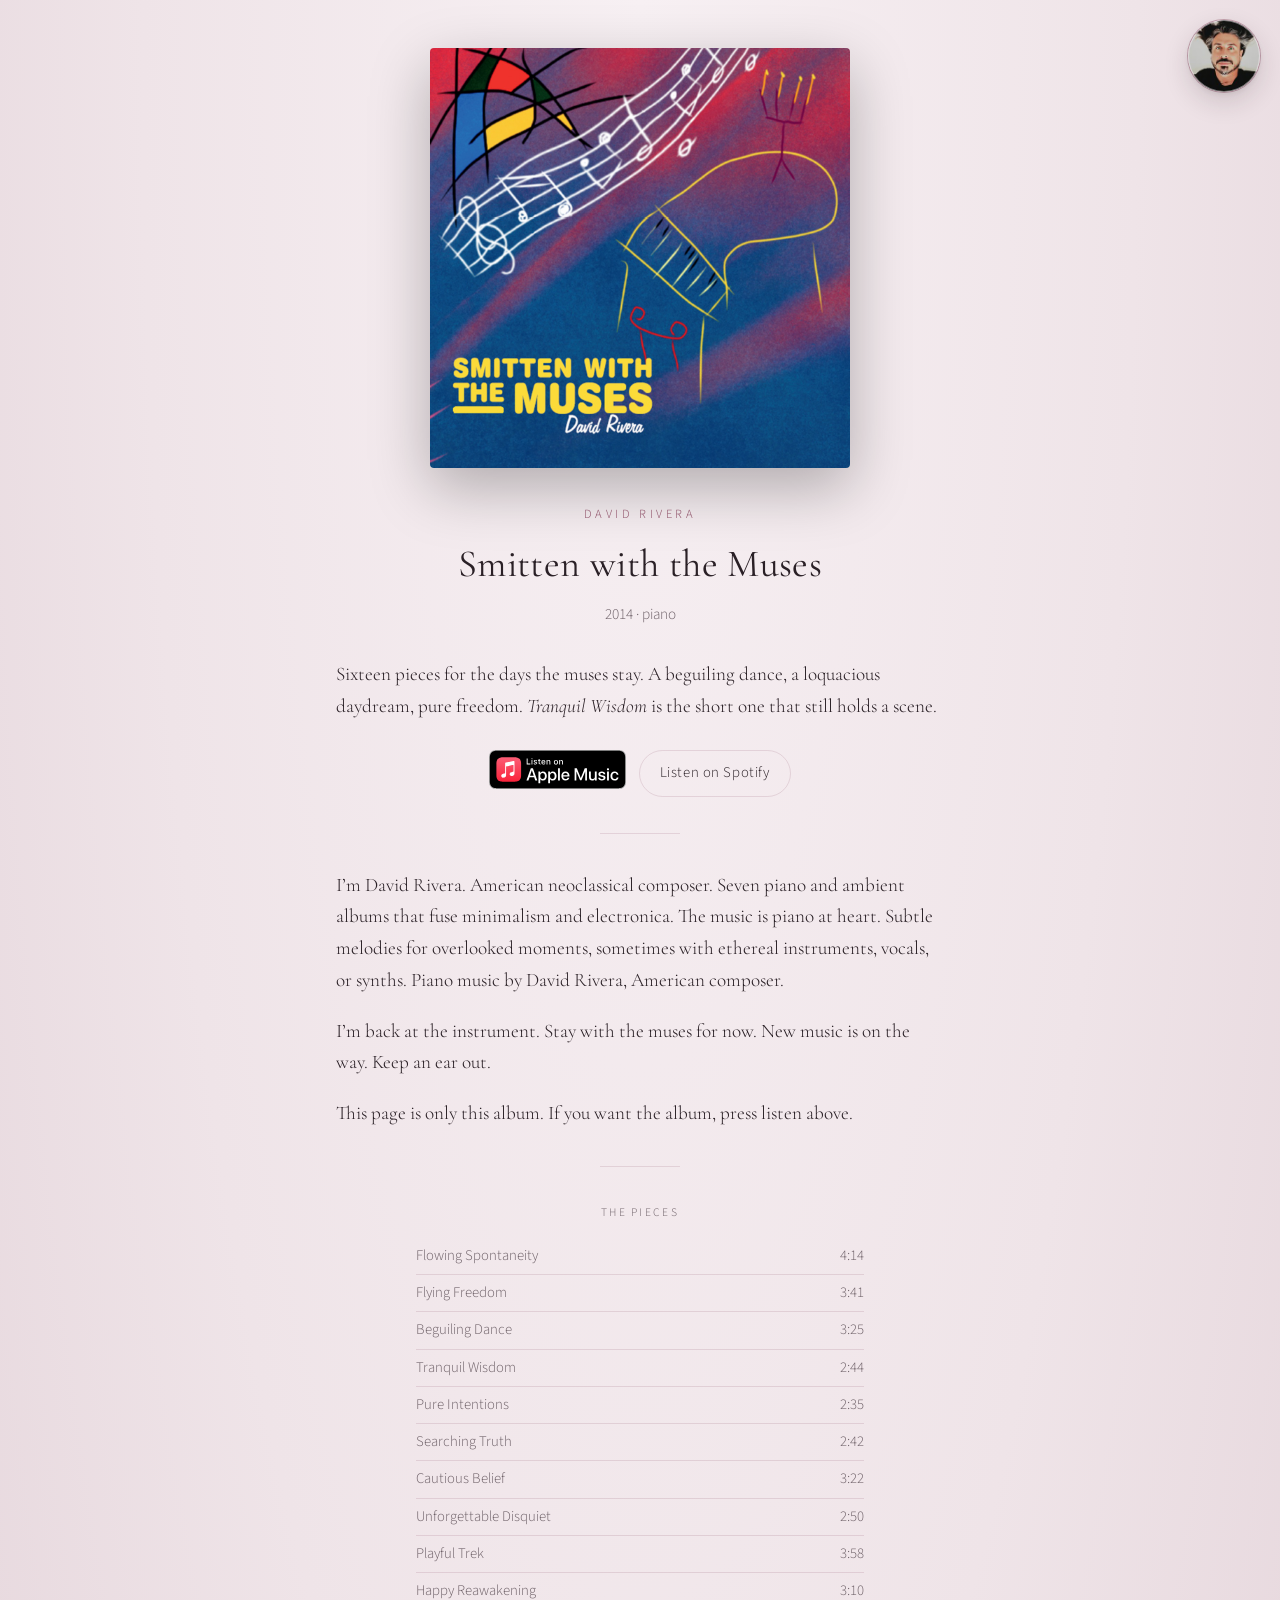
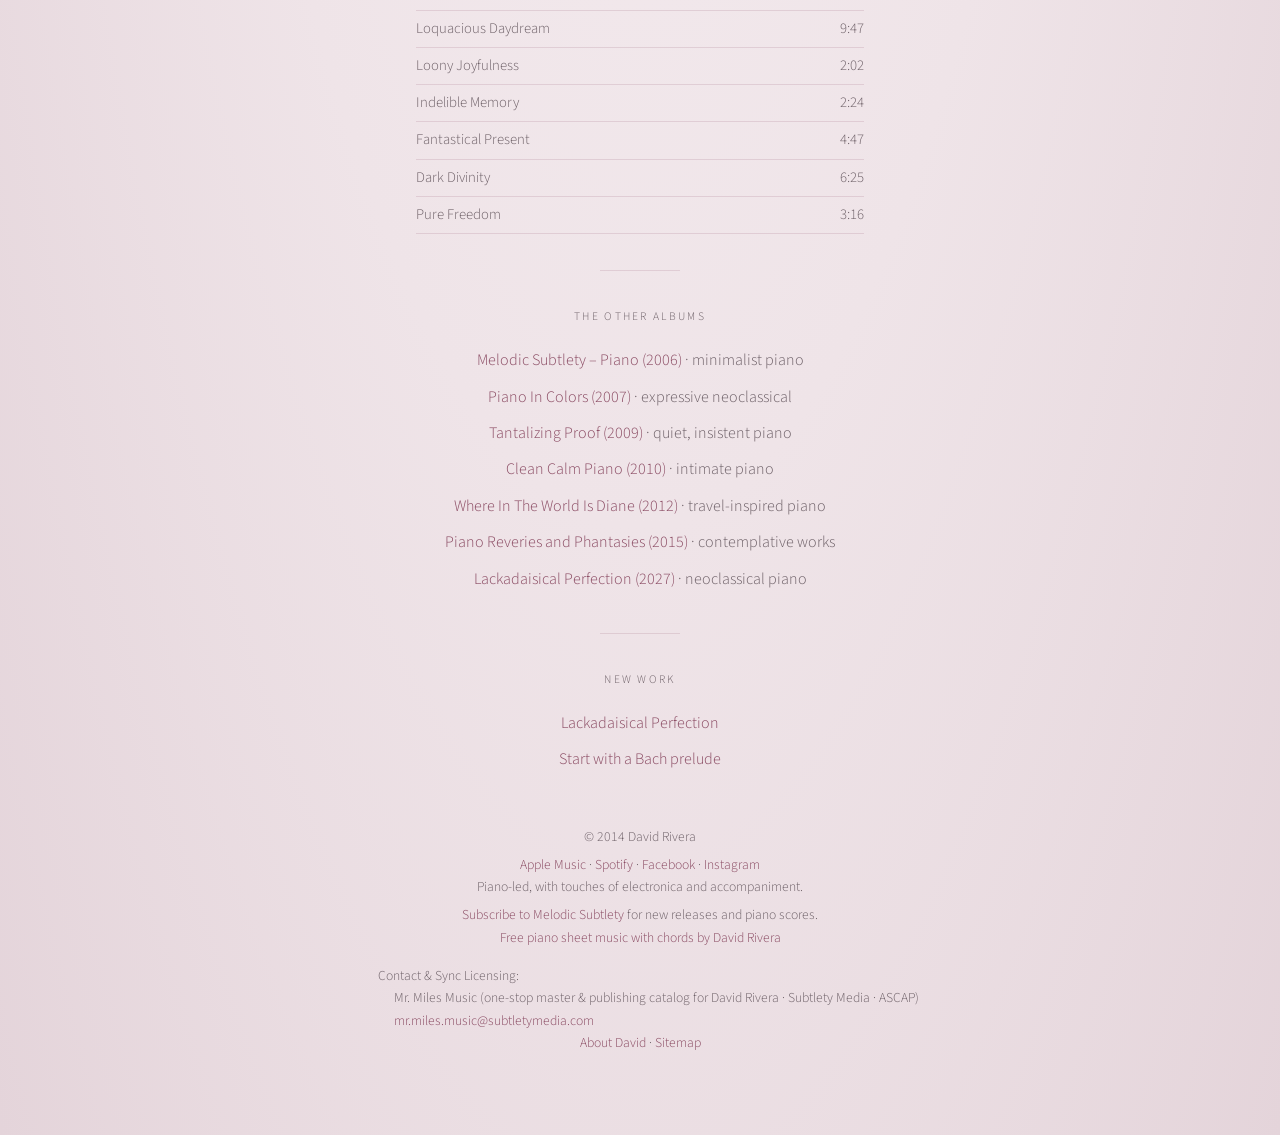
==== index.html @ bc33d4e2 "Site icon: red piano (Faithful) favicon set" ====
<!DOCTYPE html>
<html lang="en">
<head>
<meta charset="utf-8">
<link rel="sitemap" type="application/xml" title="Sitemap" href="/sitemap.xml">
<meta name="google-site-verification" content="wmKANrDKLCg9rbSDo4zBosNuNStvmegAQqTEOtYvFgE">
<meta name="viewport" content="width=device-width, initial-scale=1">
<link rel="icon" href="/favicon.ico" sizes="any">
<link rel="icon" href="/favicon.svg" type="image/svg+xml">
<link rel="icon" type="image/png" sizes="32x32" href="/favicon-32.png">
<link rel="apple-touch-icon" href="/apple-touch-icon.png">
<title>Piano Pieces for Morning Coffee | Smitten with the Muses</title>
<meta name="description" content="Piano pieces for morning coffee, a slow Sunday, journaling, or a quiet walk. Sixteen piano pieces; begin with Tranquil Wisdom. Stream the album.">
<link rel="canonical" href="https://smittenwiththemuses.com/">
<meta property="og:type" content="music.album">
<meta property="og:site_name" content="David Rivera">
<meta property="og:title" content="Piano Pieces for Morning Coffee | Smitten with the Muses">
<meta property="og:description" content="Piano pieces for morning coffee, a slow Sunday, and a quiet walk. Sixteen piano pieces. Begin with Tranquil Wisdom. Stream the album.">
<meta property="og:url" content="https://smittenwiththemuses.com/">
<meta property="og:image" content="https://smittenwiththemuses.com/assets/smitten-with-the-muses-cover.jpg">
<meta property="og:image:width" content="1200">
<meta property="og:image:height" content="1200">
<meta property="og:image:alt" content="Cover of Smitten with the Muses by David Rivera: a sketched piano and music staff in bright color">
<meta property="music:musician" content="https://open.spotify.com/artist/5qoC4NXvjfV3cylbXALzV3">
<meta name="twitter:card" content="summary_large_image">
<meta name="twitter:title" content="Piano Pieces for Morning Coffee | Smitten with the Muses">
<meta name="twitter:description" content="Piano pieces for morning coffee, a slow Sunday, and a quiet walk. Sixteen piano pieces. Begin with Tranquil Wisdom. Stream the album.">
<meta name="twitter:image" content="https://smittenwiththemuses.com/assets/smitten-with-the-muses-cover.jpg">
<meta name="twitter:image:alt" content="Cover of Smitten with the Muses by David Rivera: a sketched piano and music staff in bright color">
<script type="application/ld+json">
{
  "@context": "https://schema.org",
  "@graph": [
    {
      "@type": "Person",
      "@id": "https://lackadaisicalperfection.com/about/#david-rivera",
      "name": "David Rivera",
      "jobTitle": "American composer",
      "description": "David Rivera is an American composer of piano-led instrumental music. He plays and samples every instrument on his recordings himself. He is a member of ASCAP.",
      "url": "https://lackadaisicalperfection.com/about/",
      "nationality": {
        "@type": "Country",
        "name": "United States"
      },
      "memberOf": {
        "@type": "Organization",
        "name": "ASCAP",
        "url": "https://www.ascap.com/"
      },
      "affiliation": {
        "@id": "https://lackadaisicalperfection.com/about/#subtlety-media"
      },
      "sameAs": [
        "https://open.spotify.com/artist/5qoC4NXvjfV3cylbXALzV3",
        "https://music.apple.com/us/artist/david-rivera/1325691064",
        "https://x.com/melodicsubtlety",
        "https://www.facebook.com/pianoincolors",
        "https://www.instagram.com/pianodavid1492/",
        "https://www.pandora.com/artist/david-rivera/ARXtg47gfjlv3nJ",
        "https://www.youtube.com/channel/UCDqZ1e9Ur4PHynEylN_mJDg"
      ]
    },
    {
      "@type": "Organization",
      "@id": "https://lackadaisicalperfection.com/about/#subtlety-media",
      "name": "Subtlety Media, LLC",
      "url": "https://lackadaisicalperfection.com/about/"
    },
    {
      "@type": "MusicAlbum",
      "name": "Smitten with the Muses",
      "url": "https://smittenwiththemuses.com/",
      "image": "https://smittenwiththemuses.com/assets/smitten-with-the-muses-cover.jpg",
      "byArtist": {
        "@id": "https://lackadaisicalperfection.com/about/#david-rivera"
      },
      "datePublished": "2014",
      "numTracks": 16,
      "genre": [
        "Solo piano",
        "Neoclassical"
      ],
      "sameAs": [
        "https://music.apple.com/us/album/smitten-with-the-muses/839652860",
        "https://open.spotify.com/album/4dFca0jJcTbgbZEPO2EU0A"
      ],
      "description": "Sixteen pieces for the days the muses stay. A beguiling dance, a loquacious daydream, pure freedom. Tranquil Wisdom is the short one that still holds a scene.",
      "recordLabel": {
        "@id": "https://lackadaisicalperfection.com/about/#subtlety-media"
      },
      "track": [
        {
          "@type": "MusicRecording",
          "position": 1,
          "name": "Flowing Spontaneity",
          "duration": "PT4M14S"
        },
        {
          "@type": "MusicRecording",
          "position": 2,
          "name": "Flying Freedom",
          "duration": "PT3M41S"
        },
        {
          "@type": "MusicRecording",
          "position": 3,
          "name": "Beguiling Dance",
          "duration": "PT3M25S"
        },
        {
          "@type": "MusicRecording",
          "position": 4,
          "name": "Tranquil Wisdom",
          "duration": "PT2M44S"
        },
        {
          "@type": "MusicRecording",
          "position": 5,
          "name": "Pure Intentions",
          "duration": "PT2M35S"
        },
        {
          "@type": "MusicRecording",
          "position": 6,
          "name": "Searching Truth",
          "duration": "PT2M42S"
        },
        {
          "@type": "MusicRecording",
          "position": 7,
          "name": "Cautious Belief",
          "duration": "PT3M22S"
        },
        {
          "@type": "MusicRecording",
          "position": 8,
          "name": "Unforgettable Disquiet",
          "duration": "PT2M50S"
        },
        {
          "@type": "MusicRecording",
          "position": 9,
          "name": "Playful Trek",
          "duration": "PT3M58S"
        },
        {
          "@type": "MusicRecording",
          "position": 10,
          "name": "Happy Reawakening",
          "duration": "PT3M10S"
        },
        {
          "@type": "MusicRecording",
          "position": 11,
          "name": "Loquacious Daydream",
          "duration": "PT9M47S"
        },
        {
          "@type": "MusicRecording",
          "position": 12,
          "name": "Loony Joyfulness",
          "duration": "PT2M2S"
        },
        {
          "@type": "MusicRecording",
          "position": 13,
          "name": "Indelible Memory",
          "duration": "PT2M24S"
        },
        {
          "@type": "MusicRecording",
          "position": 14,
          "name": "Fantastical Present",
          "duration": "PT4M47S"
        },
        {
          "@type": "MusicRecording",
          "position": 15,
          "name": "Dark Divinity",
          "duration": "PT6M25S"
        },
        {
          "@type": "MusicRecording",
          "position": 16,
          "name": "Pure Freedom",
          "duration": "PT3M16S"
        }
      ],
      "publisher": {
        "@id": "https://lackadaisicalperfection.com/about/#subtlety-media"
      }
    }
  ]
}
</script>
<link rel="preconnect" href="https://fonts.googleapis.com">
<link rel="preconnect" href="https://fonts.gstatic.com" crossorigin>
<link href="https://fonts.googleapis.com/css2?family=Cormorant+Garamond:ital,wght@0,400;0,500;1,400&family=Source+Sans+3:wght@300;400;500&display=swap" rel="stylesheet">
<link rel="stylesheet" href="/assets/site-nav.css">
<script src="/assets/site-nav.js" defer></script>
<style>
  :root {
    --bg1: #f7f0f3;
    --bg2: #efe4e8;
    --bg3: #e4d4da;
    --ink: #2a2026;
    --mute: #6e6168;
    --glow: #8a4a62;
    --line: rgba(138,74,98,0.16);
  }
  * { box-sizing: border-box; }
  html, body { margin: 0; padding: 0; }
  body {
    background: radial-gradient(ellipse at 50% 0%, var(--bg1) 0%, var(--bg2) 55%, var(--bg3) 100%);
    color: var(--ink);
    font-family: "Source Sans 3", sans-serif;
    font-weight: 300;
    line-height: 1.65;
    min-height: 100vh;
  }
  main { max-width: 720px; margin: 0 auto; padding: 48px 24px 80px; }
  .cover {
    display: block; width: min(420px, 100%); margin: 0 auto 36px;
    border-radius: 4px; box-shadow: 0 20px 60px rgba(0,0,0,0.28);
  }
  h1 {
    font-family: "Cormorant Garamond", serif; font-weight: 400;
    font-size: clamp(1.8rem, 4vw, 2.4rem); text-align: center;
    margin: 0 0 6px; letter-spacing: 0.01em;
  }
  .byline {
    text-align: center; letter-spacing: 0.28em; text-transform: uppercase;
    font-size: 0.78rem; color: var(--glow); margin: 0 0 8px;
  }
  .year { text-align: center; color: var(--mute); font-size: 0.95rem; margin: 0 0 32px; }
  .album-note, .from-david {
    font-family: "Cormorant Garamond", serif; font-size: 1.2rem;
    max-width: 38rem; margin: 0 auto 28px;
  }
  .from-david p { margin: 0 0 1em; }
  .from-david p:last-child { margin-bottom: 0; }
  .rule { border: 0; border-top: 1px solid var(--line); width: 80px; margin: 36px auto; }
  .actions { display: flex; flex-wrap: wrap; gap: 12px; justify-content: center; margin: 8px 0 36px; }
  .apple-badge { display: inline-block; line-height: 0; }
  .apple-badge img { height: 40px; width: auto; vertical-align: middle; }
  .btn {
    display: inline-block; padding: 10px 20px; border: 1px solid var(--line);
    border-radius: 999px; color: var(--ink); text-decoration: none;
    letter-spacing: 0.04em; font-size: 0.92rem;
  }
  .btn:hover { border-color: var(--glow); }
  .tracks {
    list-style: none; padding: 0; margin: 0 auto; max-width: 28rem;
    color: var(--mute); font-size: 0.92rem;
  }
  .tracks li {
    display: flex; justify-content: space-between; gap: 16px;
    padding: 6px 0; border-bottom: 1px solid var(--line);
  }
  .label {
    text-align: center; letter-spacing: 0.2em; text-transform: uppercase;
    font-size: 0.72rem; color: var(--mute); margin: 0 0 16px;
  }
  footer { text-align: center; color: var(--mute); font-size: 0.85rem; margin-top: 48px; }
  footer a { color: var(--glow); text-decoration: none; }
  footer p { margin: 0; }
  footer .stores,
  footer .subscribe { margin-top: 0.35rem; }
  footer .contact {
    display: inline-block;
    text-align: left;
    padding-left: 1rem;
    margin-top: 1rem;
  }
  footer .contact p + p { padding-left: 1rem; }
  .catalog { list-style: none; padding: 0; margin: 0 auto 8px; max-width: 28rem; text-align: center; }
  .catalog li { padding: 5px 0; }
  .catalog a { color: var(--glow); text-decoration: none; }
  .catalog a:hover { text-decoration: underline; }
  .catalog .desc { color: var(--mute); }
  .new-work a { color: var(--glow); text-decoration: none; }
  .new-work a:hover { text-decoration: underline; }
</style>
</head>
<body>
<a class="skip-link" href="#content">Skip to content</a>
<main id="content">
  <img class="cover" src="assets/smitten-with-the-muses-cover.jpg" alt="Cover of Smitten with the Muses by David Rivera: a sketched piano and music staff in bright color">
  <p class="byline">David Rivera</p>
  <h1>Smitten with the Muses</h1>
  <p class="year">2014 · piano</p>
  <p class="album-note">Sixteen pieces for the days the muses stay. A beguiling dance, a loquacious daydream, pure freedom. <i>Tranquil Wisdom</i> is the short one that still holds a scene.</p>
  <div class="actions">
    <a class="apple-badge" href="https://music.apple.com/us/album/smitten-with-the-muses/839652860?ls=1" target="_blank" rel="noopener"><img src="listen-on-apple-music.svg" alt="Listen on Apple Music" height="40"></a>
    <a class="btn" href="https://open.spotify.com/album/4dFca0jJcTbgbZEPO2EU0A" target="_blank" rel="noopener">Listen on Spotify</a>
  </div>
  <hr class="rule">
  <div class="from-david">
    <p>I’m David Rivera. American neoclassical composer. Seven piano and ambient albums that fuse minimalism and electronica. The music is piano at heart. Subtle melodies for overlooked moments, sometimes with ethereal instruments, vocals, or synths. Piano music by David Rivera, American composer.</p>
    <p>I’m back at the instrument. Stay with the muses for now. New music is on the way. Keep an ear out.</p>
    <p>This page is only this album. If you want the album, press listen above.</p>
  </div>
  <hr class="rule">

  <p class="label">The pieces</p>
  <ol class="tracks">
    <li><span>Flowing Spontaneity</span><span>4:14</span></li>
    <li><span>Flying Freedom</span><span>3:41</span></li>
    <li><span>Beguiling Dance</span><span>3:25</span></li>
    <li><span>Tranquil Wisdom</span><span>2:44</span></li>
    <li><span>Pure Intentions</span><span>2:35</span></li>
    <li><span>Searching Truth</span><span>2:42</span></li>
    <li><span>Cautious Belief</span><span>3:22</span></li>
    <li><span>Unforgettable Disquiet</span><span>2:50</span></li>
    <li><span>Playful Trek</span><span>3:58</span></li>
    <li><span>Happy Reawakening</span><span>3:10</span></li>
    <li><span>Loquacious Daydream</span><span>9:47</span></li>
    <li><span>Loony Joyfulness</span><span>2:02</span></li>
    <li><span>Indelible Memory</span><span>2:24</span></li>
    <li><span>Fantastical Present</span><span>4:47</span></li>
    <li><span>Dark Divinity</span><span>6:25</span></li>
    <li><span>Pure Freedom</span><span>3:16</span></li>
  </ol>
  <hr class="rule">
  <p class="label">The other albums</p>
  <ul class="catalog">
    <li><a href="https://melodicsubtlety.com/">Melodic Subtlety – Piano (2006)</a><span class="desc"> · minimalist piano</span></li>
    <li><a href="https://pianoincolors.com/">Piano In Colors (2007)</a><span class="desc"> · expressive neoclassical</span></li>
    <li><a href="https://tantalizingproof.com/">Tantalizing Proof (2009)</a><span class="desc"> · quiet, insistent piano</span></li>
    <li><a href="https://cleancalmpiano.com/">Clean Calm Piano (2010)</a><span class="desc"> · intimate piano</span></li>
    <li><a href="https://whereintheworldisdiane.com/">Where In The World Is Diane (2012)</a><span class="desc"> · travel-inspired piano</span></li>
    <li><a href="https://pianoreveries.com/">Piano Reveries and Phantasies (2015)</a><span class="desc"> · contemplative works</span></li>
    <li><a href="https://lackadaisicalperfection.com/">Lackadaisical Perfection (2027)</a><span class="desc"> · neoclassical piano</span></li>
  </ul>

  <hr class="rule">
  <p class="label">New work</p>
  <ul class="catalog new-work" style="margin:0 auto 24px;">
    <li><a href="https://lackadaisicalperfection.com">Lackadaisical Perfection</a></li>
    <li><a href="https://soundcloud.com/davidtwopointoh/bach_prelude_iv_cinematic_remi" target="_blank" rel="noopener">Start with a Bach prelude</a></li>
  </ul>

  <footer>
    <p>© 2014 David Rivera</p>
    <p class="stores">
      <a href="https://music.apple.com/us/artist/david-rivera/1325691064?ls=1" target="_blank" rel="noopener">Apple Music</a>
      ·
      <a href="https://open.spotify.com/artist/5qoC4NXvjfV3cylbXALzV3" target="_blank" rel="noopener">Spotify</a>
      ·
      <a href="https://www.facebook.com/pianoincolors" target="_blank" rel="noopener" aria-label="David and his Piano on Facebook">Facebook</a>
      ·
      <a href="https://www.instagram.com/pianodavid1492/" target="_blank" rel="noopener" aria-label="David Rivera on Instagram">Instagram</a><br>
    Piano-led, with touches of electronica and accompaniment.
    </p>
    <p class="subscribe">
      <a href="https://lackadaisicalperfection.com/subscribe/">Subscribe to Melodic Subtlety</a> for new releases and piano scores.
      <br>
      <a href="https://lackadaisicalperfection.com/scores/">Free piano sheet music with chords by David Rivera</a>
    </p>
    <div class="contact">
      <p>Contact &amp; Sync Licensing:</p>
      <p>Mr. Miles Music (one-stop master &amp; publishing catalog for David Rivera · Subtlety Media · ASCAP)</p>
      <p><a href="mailto:mr.miles.music@subtletymedia.com">mr.miles.music@subtletymedia.com</a></p>
    </div>
    <p class="footer-stores"><a href="https://lackadaisicalperfection.com/about/">About David</a> · <a href="/sitemap.xml">Sitemap</a></p>
  </footer>
</main>
<!-- GoatCounter: privacy-friendly page view + score-download counts (no cookies). -->
<script>window.goatcounter = {path: function(p) { return location.host + p }}</script>
<script data-goatcounter="https://subtletymedia.goatcounter.com/count" async src="https://gc.zgo.at/count.js"></script>
</body>
</html>
---- assets/site-nav.css ----
/* Photo button and page menu. Colors follow this album. */
:root {
  --nav-ink: #2a2026;
  --nav-glow: #8a4a62;
  --nav-paper: rgba(251, 246, 247, 0.96);
  --nav-line: rgba(138, 74, 98, 0.28);
  --nav-size: 72px;
  --nav-inset: 20px;
}

.nav-toggle {
  position: fixed;
  z-index: 40;
  top: max(var(--nav-inset), env(safe-area-inset-top, 0px));
  right: max(var(--nav-inset), env(safe-area-inset-right, 0px));
  width: var(--nav-size);
  height: var(--nav-size);
  margin: 0;
  padding: 0;
  border: 0;
  border-radius: 50%;
  background: #f3e6ea;
  cursor: pointer;
  overflow: hidden;
  -webkit-tap-highlight-color: transparent;
  box-shadow:
    0 10px 26px rgba(42, 32, 38, 0.16),
    0 2px 6px rgba(42, 32, 38, 0.08),
    0 0 0 1px rgba(138, 74, 98, 0.42);
}

.nav-toggle img {
  display: block;
  width: 100%;
  height: 100%;
  object-fit: cover;
  border-radius: 50%;
}

.nav-toggle::after {
  content: "";
  position: absolute;
  inset: 0;
  border-radius: 50%;
  pointer-events: none;
  box-shadow: inset 0 0 0 1px rgba(247, 240, 243, 0.45);
}

.nav-toggle:hover {
  box-shadow:
    0 12px 30px rgba(42, 32, 38, 0.2),
    0 2px 6px rgba(42, 32, 38, 0.1),
    0 0 0 1px rgba(138, 74, 98, 0.7);
}

.nav-toggle[aria-expanded="true"] {
  box-shadow:
    0 10px 26px rgba(42, 32, 38, 0.16),
    0 2px 6px rgba(42, 32, 38, 0.08),
    0 0 0 1px rgba(138, 74, 98, 0.85);
}

.nav-toggle:focus {
  outline: none;
}

.nav-toggle:focus-visible {
  outline: 2px solid var(--nav-glow);
  outline-offset: 4px;
}

.site-menu {
  position: fixed;
  z-index: 39;
  top: calc(max(var(--nav-inset), env(safe-area-inset-top, 0px)) + var(--nav-size) + 12px);
  right: max(var(--nav-inset), env(safe-area-inset-right, 0px));
  width: min(16.5rem, calc(100vw - 28px - env(safe-area-inset-left, 0px) - env(safe-area-inset-right, 0px)));
  max-height: calc(100vh - var(--nav-size) - var(--nav-inset) - 36px);
  max-height: calc(100dvh - var(--nav-size) - var(--nav-inset) - 36px - env(safe-area-inset-bottom, 0px));
  margin: 0;
  padding: 0;
  overflow: auto;
  overscroll-behavior: contain;
  background: var(--nav-paper);
  border: 1px solid var(--nav-line);
  border-radius: 12px;
  box-shadow: 0 18px 40px rgba(42, 32, 38, 0.12);
  backdrop-filter: blur(14px);
  -webkit-backdrop-filter: blur(14px);
  opacity: 0;
  transform: translateY(-6px);
  transition: opacity 0.28s ease, transform 0.28s ease;
}

.site-menu ul {
  list-style: none;
  margin: 0;
  padding: 0.45rem 0;
}

.site-menu.is-open {
  opacity: 1;
  transform: translateY(0);
}

.site-menu a {
  display: block;
  padding: 0.62rem 1.35rem;
  color: var(--nav-ink);
  font-family: "Cormorant Garamond", "Palatino Linotype", Palatino, Georgia, serif;
  font-size: 1.35rem;
  font-weight: 400;
  letter-spacing: 0.01em;
  line-height: 1.25;
  text-decoration: none;
}

.site-menu a:hover {
  color: var(--nav-glow);
}

.site-menu a:focus {
  outline: none;
}

.site-menu a:focus-visible {
  outline: 2px solid var(--nav-glow);
  outline-offset: -3px;
  color: var(--nav-glow);
}

.site-menu .menu-albums {
  border-top: 1px solid var(--nav-line);
  margin: 0.15rem 0 0;
  padding: 0.7rem 0 0.3rem;
}

.site-menu .menu-albums-label {
  margin: 0;
  padding: 0 1.35rem 0.4rem;
  font-family: "Source Sans 3", sans-serif;
  font-weight: 400;
  font-size: 0.72rem;
  letter-spacing: 0.2em;
  text-transform: uppercase;
  color: #6e6168;
}

.site-menu .menu-albums ul {
  padding: 0 0 0.2rem;
}

.site-menu .menu-albums a,
.site-menu .menu-albums .album-here {
  display: flex;
  align-items: center;
  gap: 0.7rem;
  padding: 0.35rem 0.95rem;
  color: var(--nav-ink);
  font-family: "Cormorant Garamond", "Palatino Linotype", Palatino, Georgia, serif;
  font-size: 1.12rem;
  font-weight: 400;
  letter-spacing: 0.01em;
  line-height: 1.15;
  text-decoration: none;
}

.site-menu .menu-albums .album-copy {
  display: flex;
  flex-direction: column;
  gap: 0.12rem;
  flex: 1;
  min-width: 0;
}

.site-menu .menu-albums a > .album-title {
  flex: 1;
  min-width: 0;
}

.site-menu .menu-albums img {
  width: 48px;
  height: 48px;
  flex: none;
  object-fit: cover;
  border-radius: 2px;
  background: #f3e6ea;
}

.site-menu .menu-albums a:hover,
.site-menu .menu-albums a:hover .album-title {
  color: var(--nav-glow);
}

.site-menu .menu-albums a:focus {
  outline: none;
}

.site-menu .menu-albums a:focus-visible {
  outline: 2px solid var(--nav-glow);
  outline-offset: -3px;
  color: var(--nav-glow);
}

.site-menu .menu-albums .album-here {
  color: #6e6168;
  cursor: default;
}

.site-menu .menu-albums .album-here .album-title,
.site-menu .menu-albums .album-note {
  color: #6e6168;
}

.site-menu .menu-albums .album-note {
  font-family: "Source Sans 3", sans-serif;
  font-size: 0.75rem;
  font-weight: 400;
  letter-spacing: 0.02em;
  line-height: 1.3;
}

@media (max-width: 760px) {
  :root {
    --nav-size: 64px;
    --nav-inset: 14px;
  }

  body > main {
    padding-top: 96px;
  }

  .site-menu .menu-albums ul {
    display: grid;
    grid-template-columns: 1fr 1fr;
    column-gap: 0.75rem;
    row-gap: 0.85rem;
    padding: 0.1rem 0.9rem 0.75rem;
  }

  .site-menu .menu-albums a,
  .site-menu .menu-albums .album-here {
    flex-direction: column;
    align-items: center;
    gap: 0.35rem;
    padding: 0;
    text-align: center;
  }

  .site-menu .menu-albums .album-copy {
    align-items: center;
  }

  .site-menu .menu-albums a > .album-title {
    flex: none;
  }
}

@media (prefers-reduced-motion: reduce) {
  .site-menu {
    transform: none;
    transition: none;
  }
}

/* Off-screen until focused, then fixed, so it never shifts the cover. */
.skip-link {
  position: absolute;
  width: 1px;
  height: 1px;
  padding: 0;
  margin: -1px;
  overflow: hidden;
  clip: rect(0, 0, 0, 0);
  white-space: nowrap;
  border: 0;
}
.skip-link:focus {
  position: fixed;
  z-index: 50;
  top: 12px;
  left: 12px;
  width: auto;
  height: auto;
  margin: 0;
  padding: 0.55rem 0.9rem;
  overflow: visible;
  clip: auto;
  background: var(--nav-glow);
  color: var(--nav-paper, #fff);
  font-family: "Source Sans 3", sans-serif;
  font-size: 0.95rem;
  font-weight: 500;
  line-height: 1.2;
  text-decoration: none;
  border-radius: 4px;
}
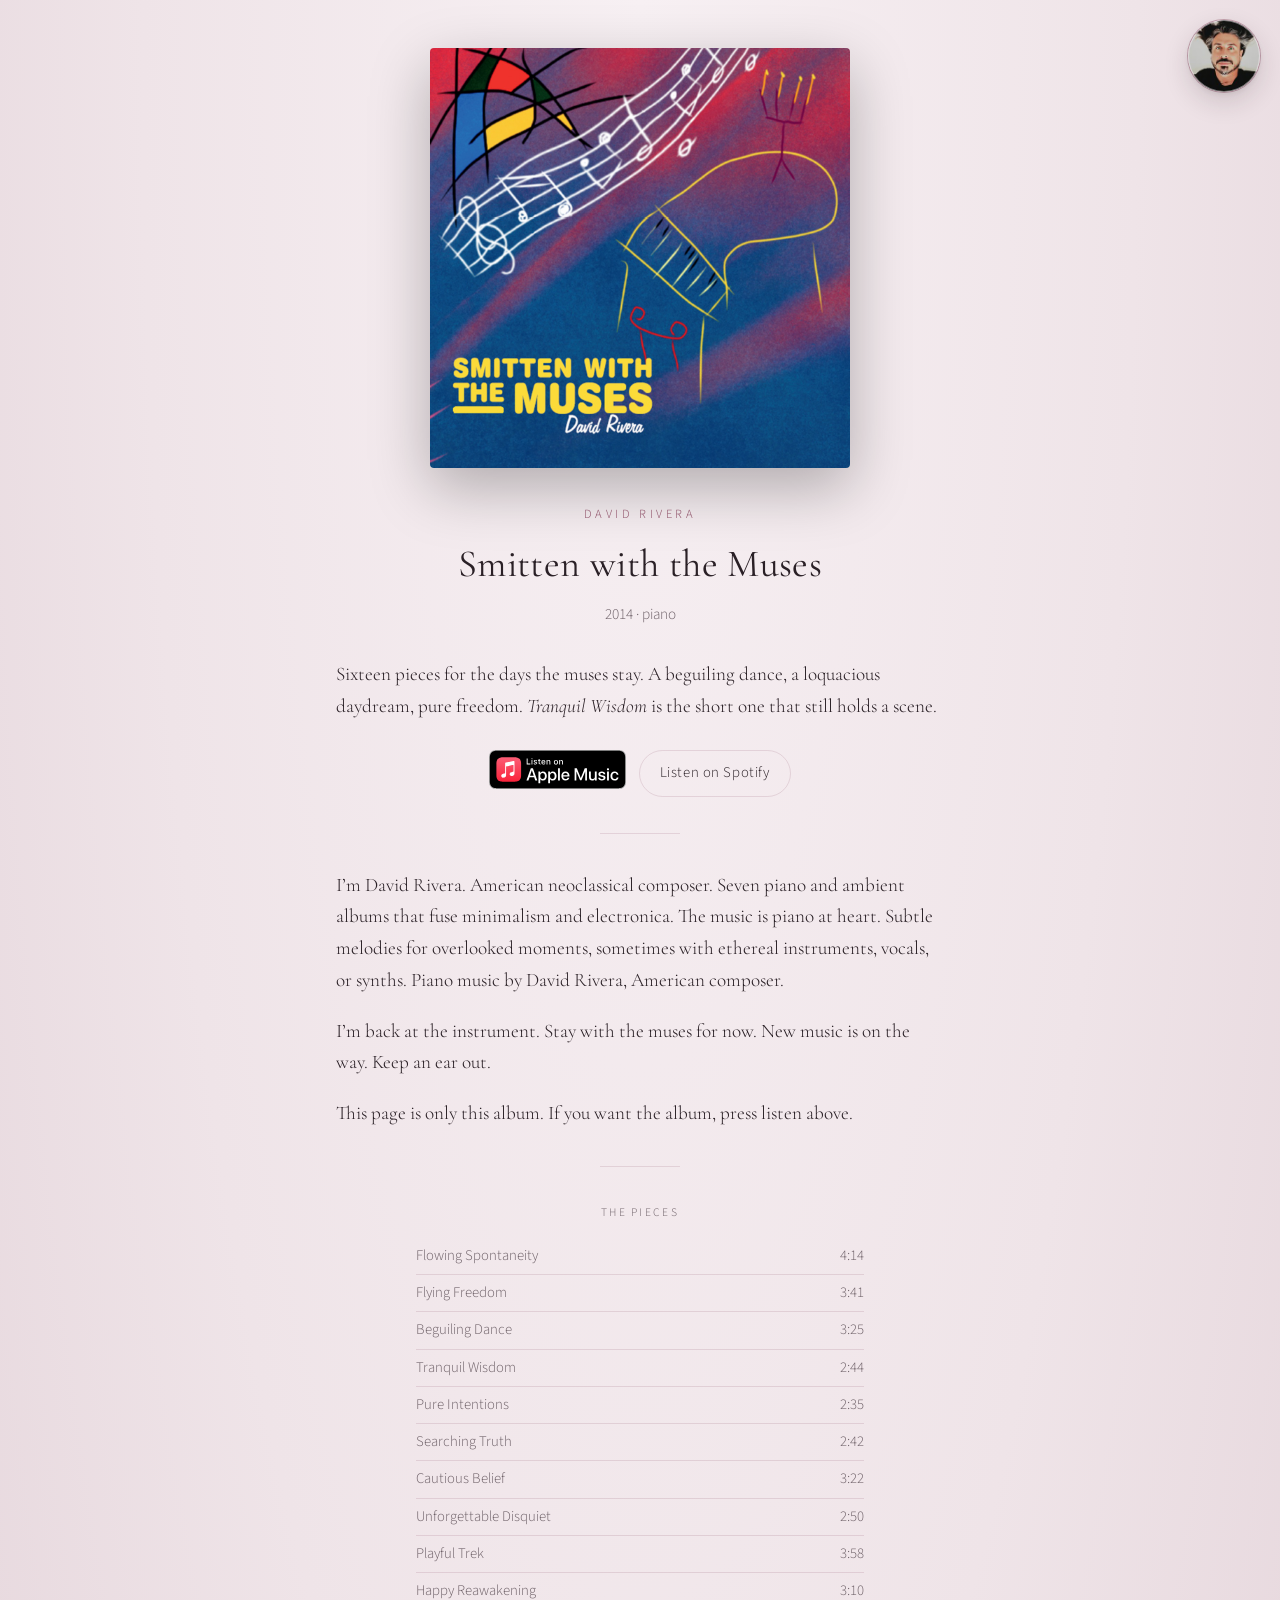
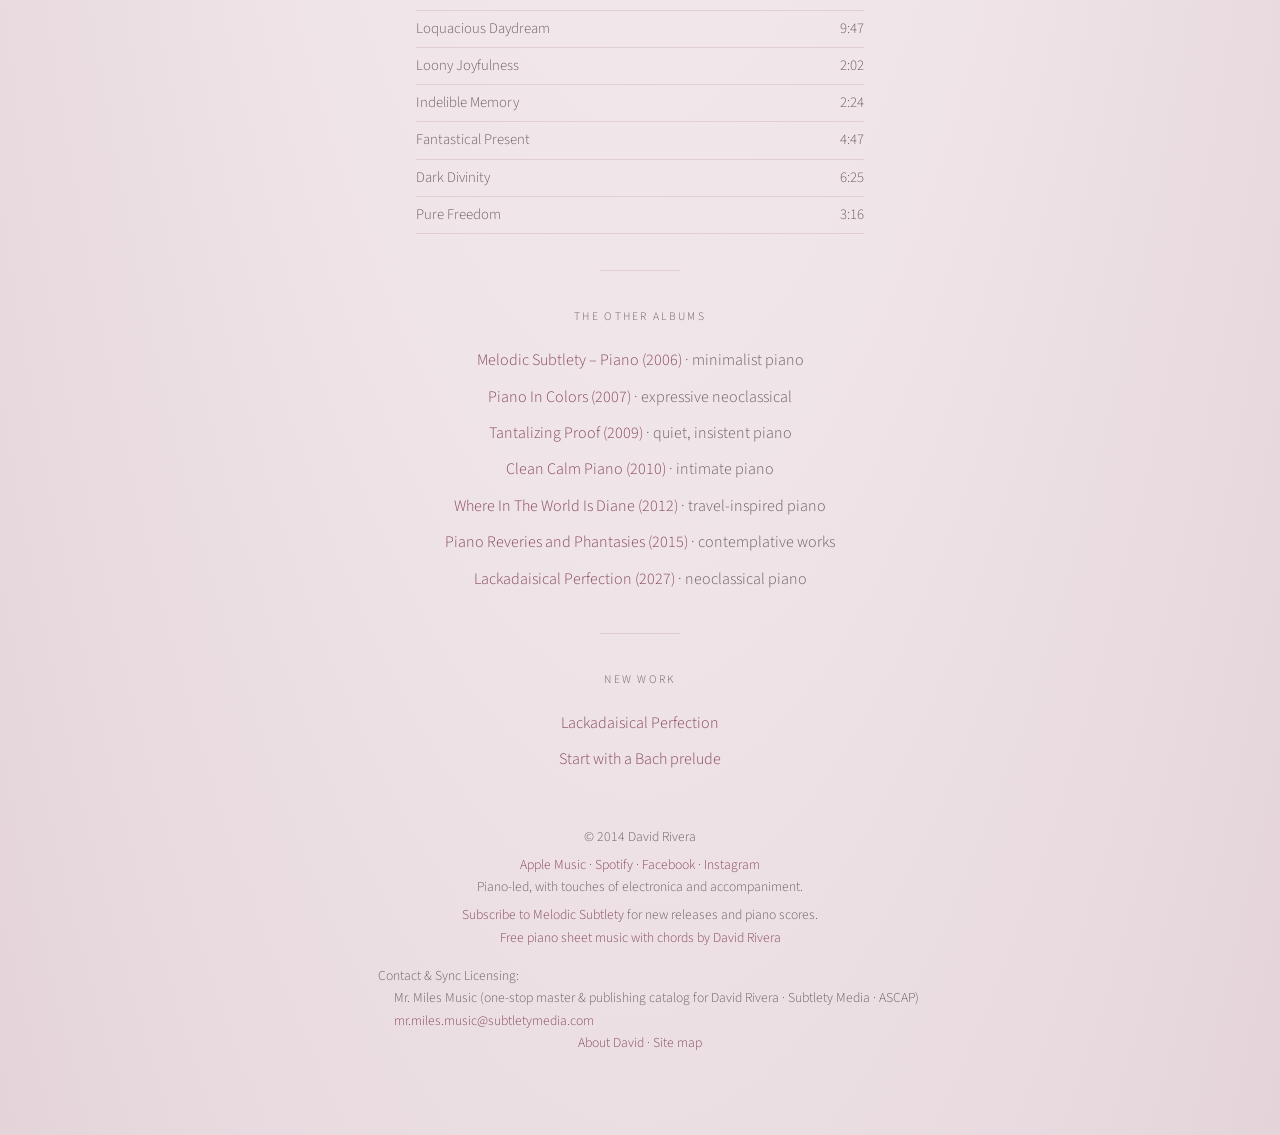
==== commit e3846a66: "Readable Site map page; footer link points to it instead of raw XML" ====
--- a/index.html
+++ b/index.html
@@ -362,7 +362,7 @@
       <p>Mr. Miles Music (one-stop master &amp; publishing catalog for David Rivera · Subtlety Media · ASCAP)</p>
       <p><a href="mailto:mr.miles.music@subtletymedia.com">mr.miles.music@subtletymedia.com</a></p>
     </div>
-    <p class="footer-stores"><a href="https://lackadaisicalperfection.com/about/">About David</a> · <a href="/sitemap.xml">Sitemap</a></p>
+    <p class="footer-stores"><a href="https://lackadaisicalperfection.com/about/">About David</a> · <a href="/sitemap/">Site map</a></p>
   </footer>
 </main>
 <!-- GoatCounter: privacy-friendly page view + score-download counts (no cookies). -->
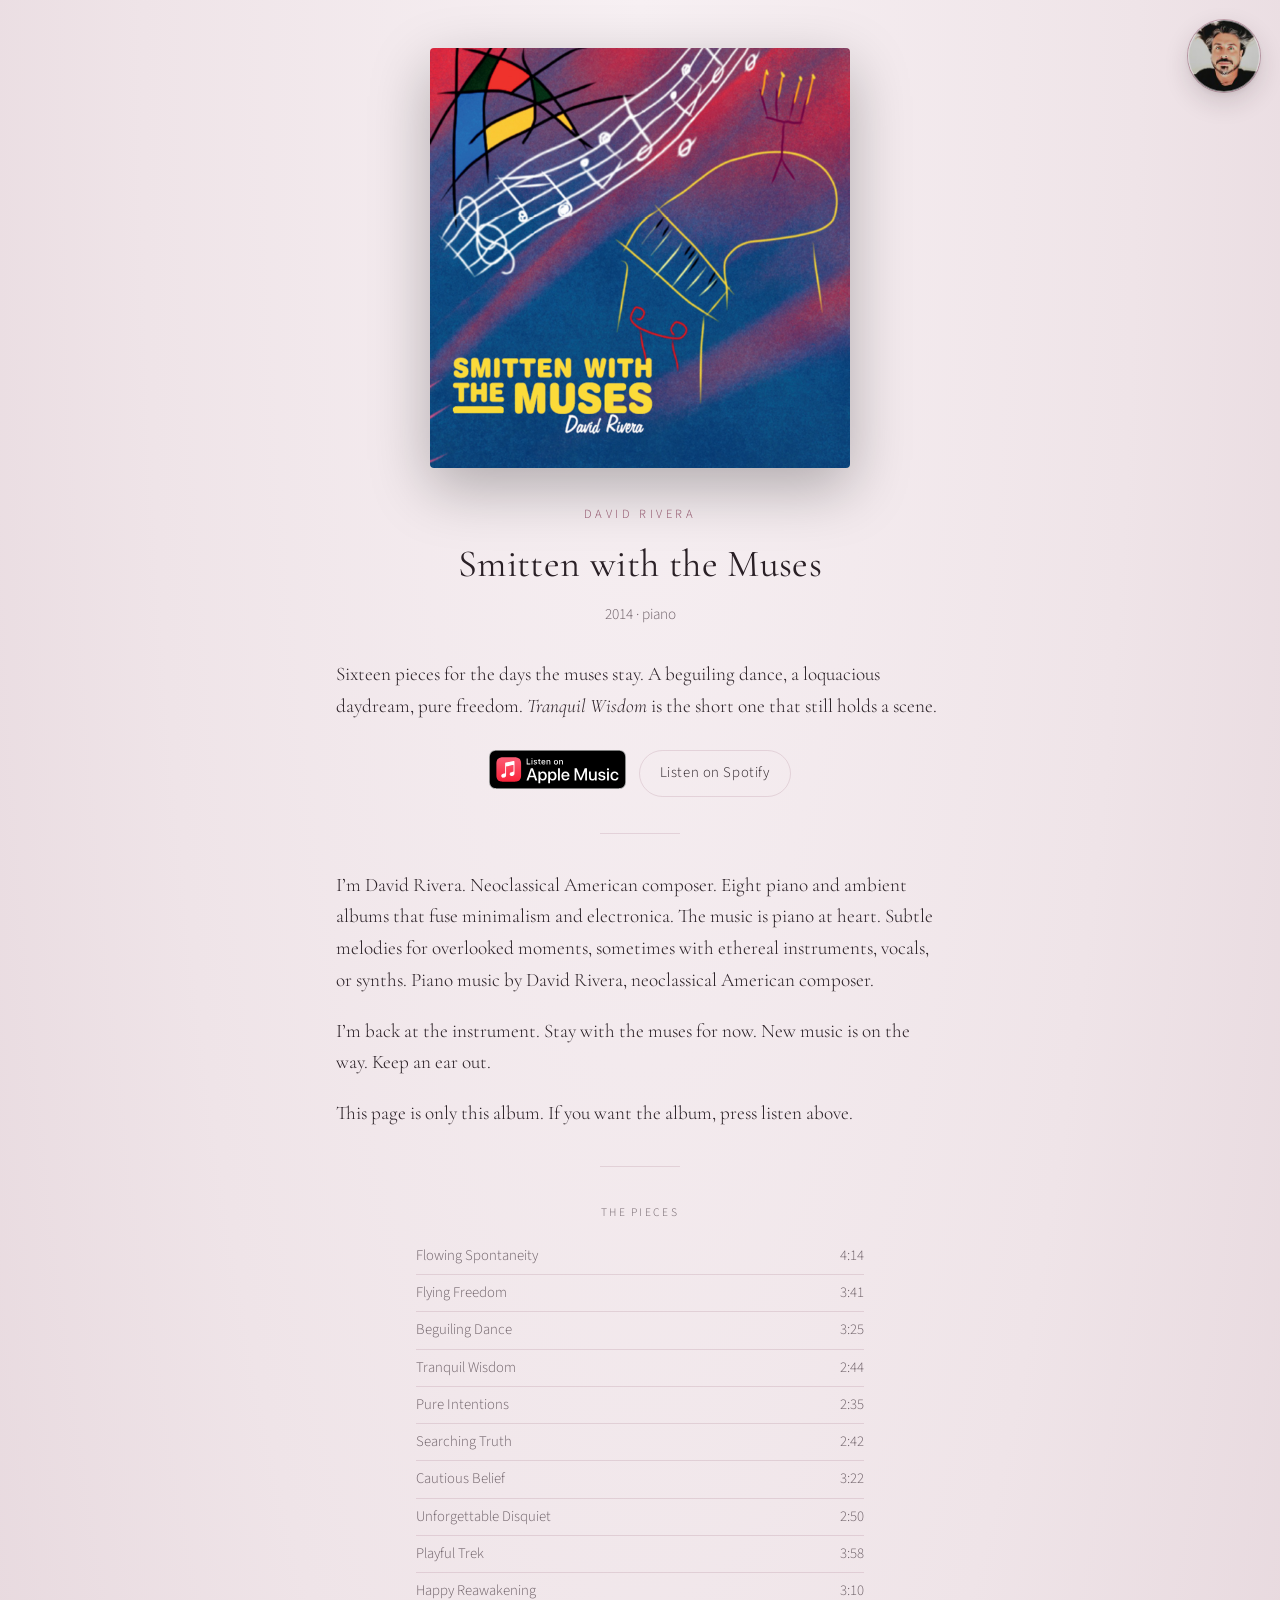
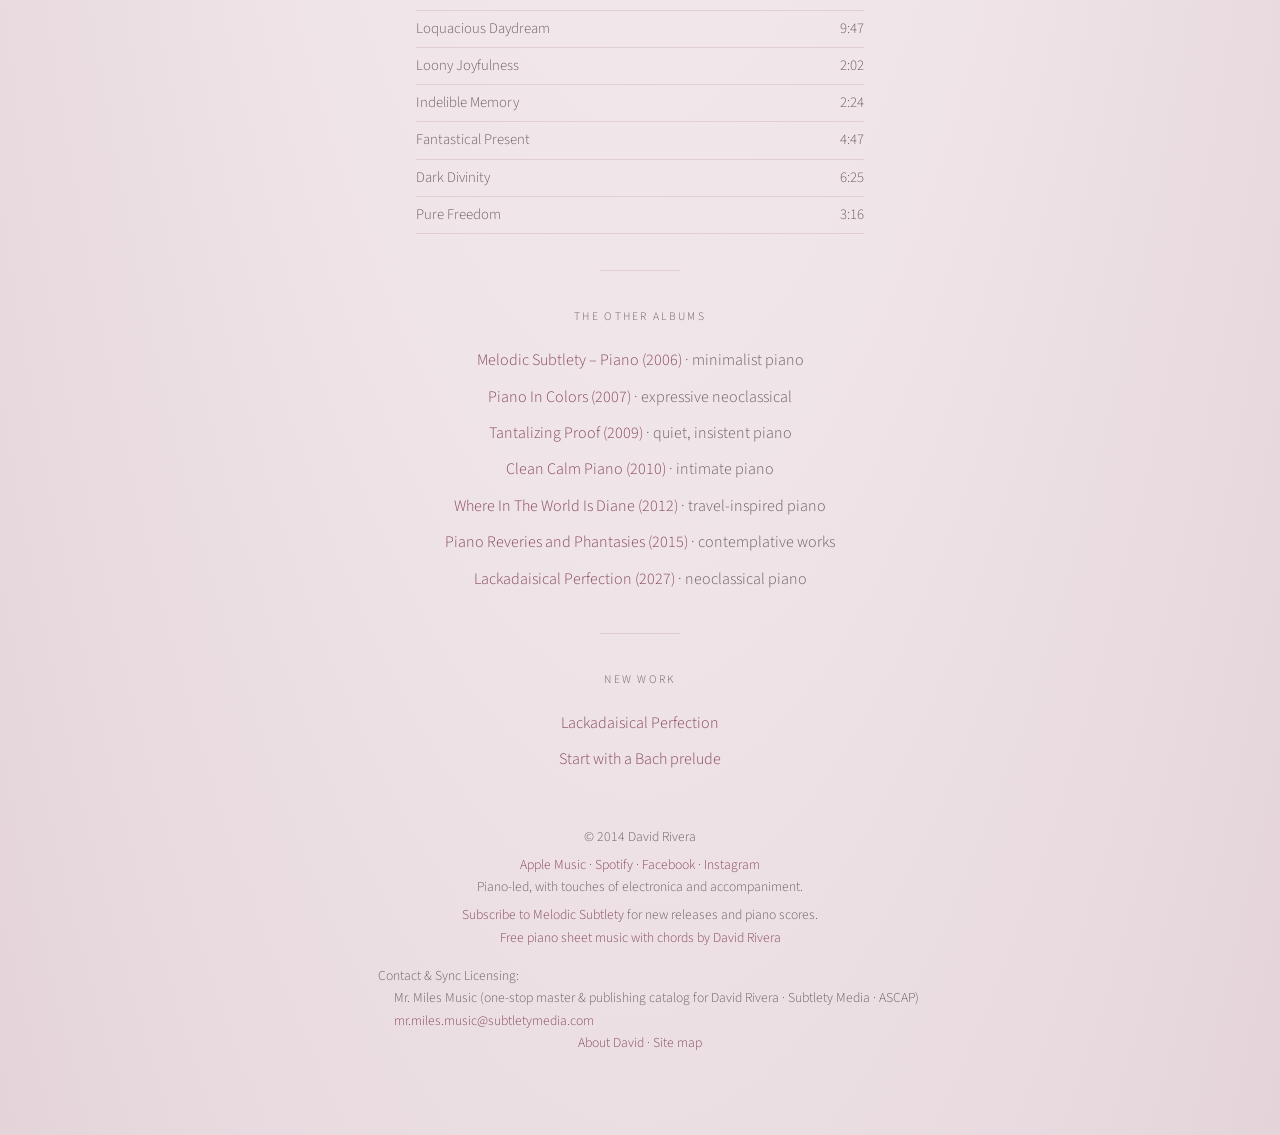
==== commit 2bc15d6f: "Neoclassical American composer, eight albums, YouTube @melodicsubtlety handle, missing meta tags / n" ====
--- a/index.html
+++ b/index.html
@@ -35,8 +35,8 @@
       "@type": "Person",
       "@id": "https://lackadaisicalperfection.com/about/#david-rivera",
       "name": "David Rivera",
-      "jobTitle": "American composer",
-      "description": "David Rivera is an American composer of piano-led instrumental music. He plays and samples every instrument on his recordings himself. He is a member of ASCAP.",
+      "jobTitle": "Neoclassical American composer",
+      "description": "David Rivera is a neoclassical American composer of piano-led instrumental music. He plays and samples every instrument on his recordings himself. He is a member of ASCAP.",
       "url": "https://lackadaisicalperfection.com/about/",
       "nationality": {
         "@type": "Country",
@@ -57,7 +57,7 @@
         "https://www.facebook.com/pianoincolors",
         "https://www.instagram.com/pianodavid1492/",
         "https://www.pandora.com/artist/david-rivera/ARXtg47gfjlv3nJ",
-        "https://www.youtube.com/channel/UCDqZ1e9Ur4PHynEylN_mJDg"
+        "https://www.youtube.com/@melodicsubtlety"
       ]
     },
     {
@@ -77,7 +77,7 @@
       "datePublished": "2014",
       "numTracks": 16,
       "genre": [
-        "Solo piano",
+        "Piano",
         "Neoclassical"
       ],
       "sameAs": [
@@ -281,6 +281,23 @@
   .new-work a { color: var(--glow); text-decoration: none; }
   .new-work a:hover { text-decoration: underline; }
 </style>
+<!-- Meta Pixel Code -->
+<script>
+!function(f,b,e,v,n,t,s)
+{if(f.fbq)return;n=f.fbq=function(){n.callMethod?
+n.callMethod.apply(n,arguments):n.queue.push(arguments)};
+if(!f._fbq)f._fbq=n;n.push=n;n.loaded=!0;n.version='2.0';
+n.queue=[];t=b.createElement(e);t.async=!0;
+t.src=v;s=b.getElementsByTagName(e)[0];
+s.parentNode.insertBefore(t,s)}(window, document,'script',
+'https://connect.facebook.net/en_US/fbevents.js');
+fbq('init', '257777058255900');
+fbq('track', 'PageView');
+</script>
+<noscript><img height="1" width="1" alt="" style="display:none"
+src="https://www.facebook.com/tr?id=257777058255900&ev=PageView&noscript=1"
+/></noscript>
+<!-- End Meta Pixel Code -->
 </head>
 <body>
 <a class="skip-link" href="#content">Skip to content</a>
@@ -296,7 +313,7 @@
   </div>
   <hr class="rule">
   <div class="from-david">
-    <p>I’m David Rivera. American neoclassical composer. Seven piano and ambient albums that fuse minimalism and electronica. The music is piano at heart. Subtle melodies for overlooked moments, sometimes with ethereal instruments, vocals, or synths. Piano music by David Rivera, American composer.</p>
+    <p>I’m David Rivera. Neoclassical American composer. Eight piano and ambient albums that fuse minimalism and electronica. The music is piano at heart. Subtle melodies for overlooked moments, sometimes with ethereal instruments, vocals, or synths. Piano music by David Rivera, neoclassical American composer.</p>
     <p>I’m back at the instrument. Stay with the muses for now. New music is on the way. Keep an ear out.</p>
     <p>This page is only this album. If you want the album, press listen above.</p>
   </div>
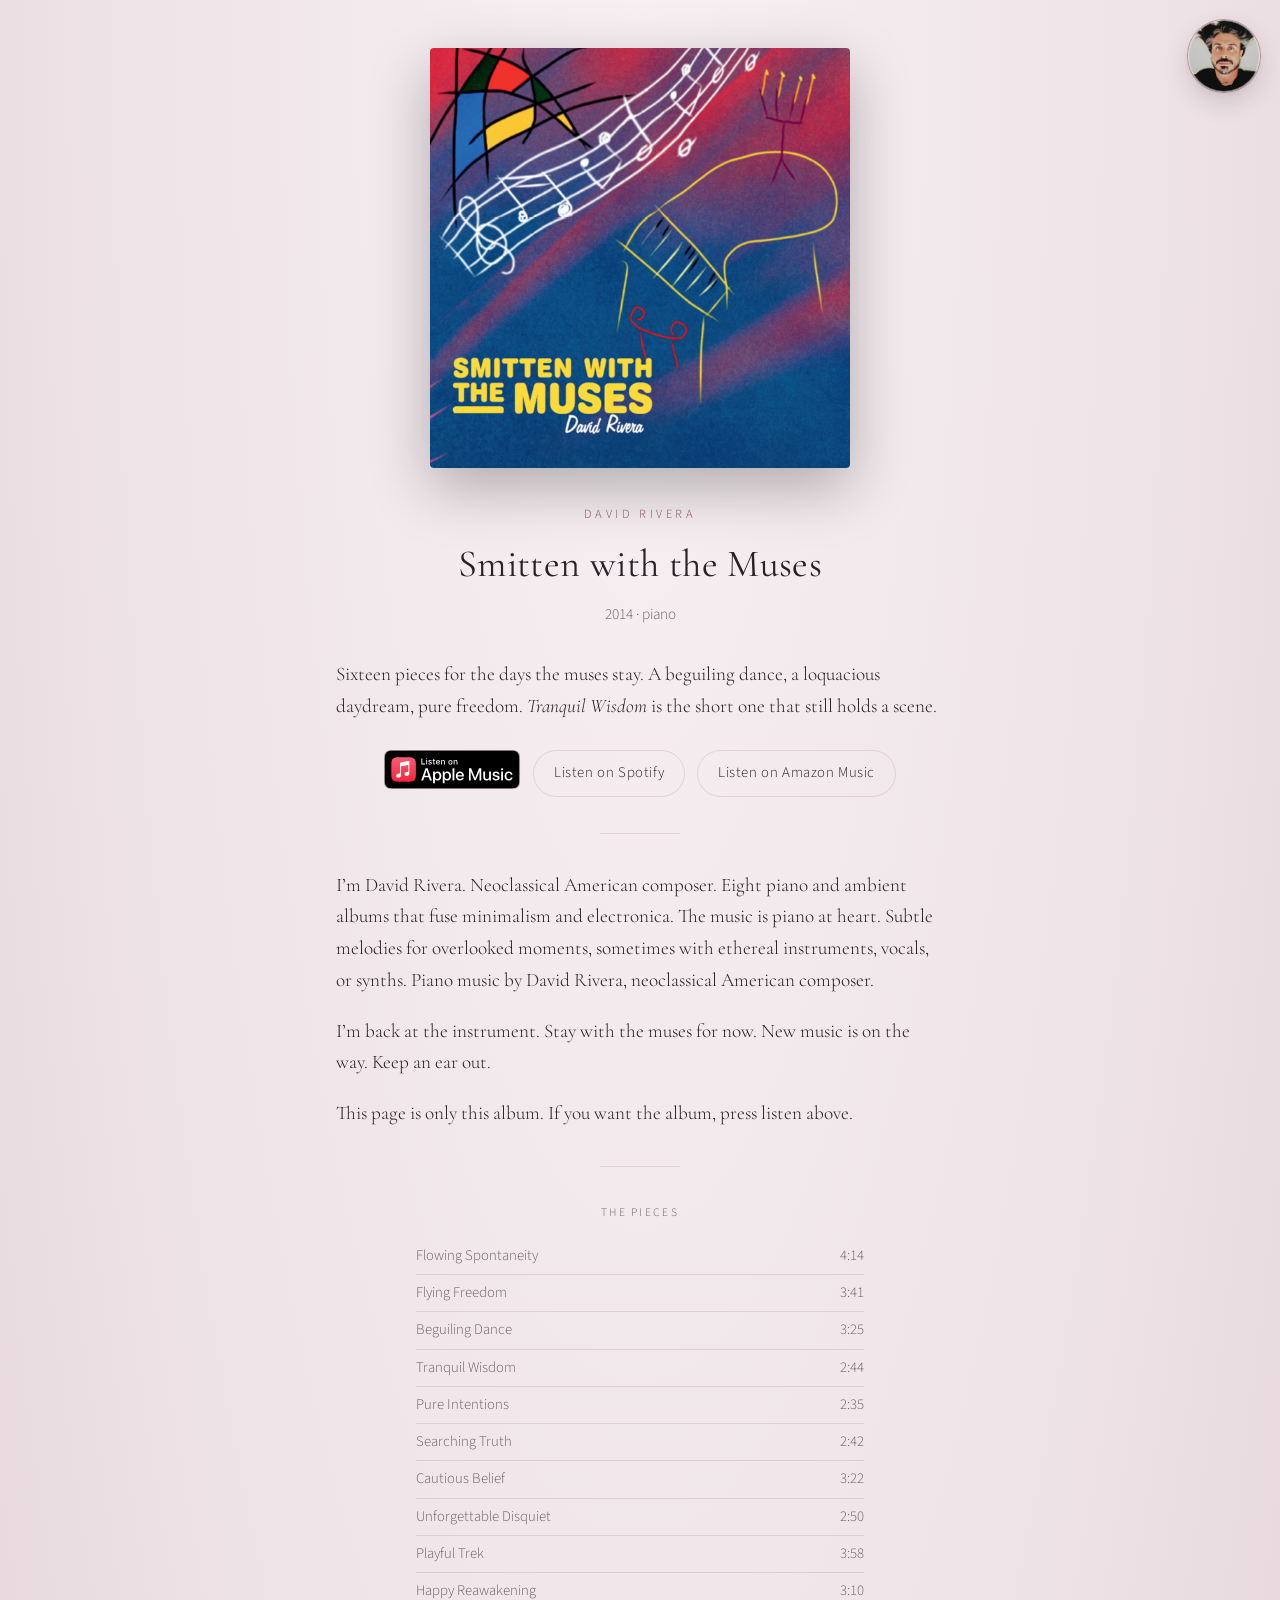
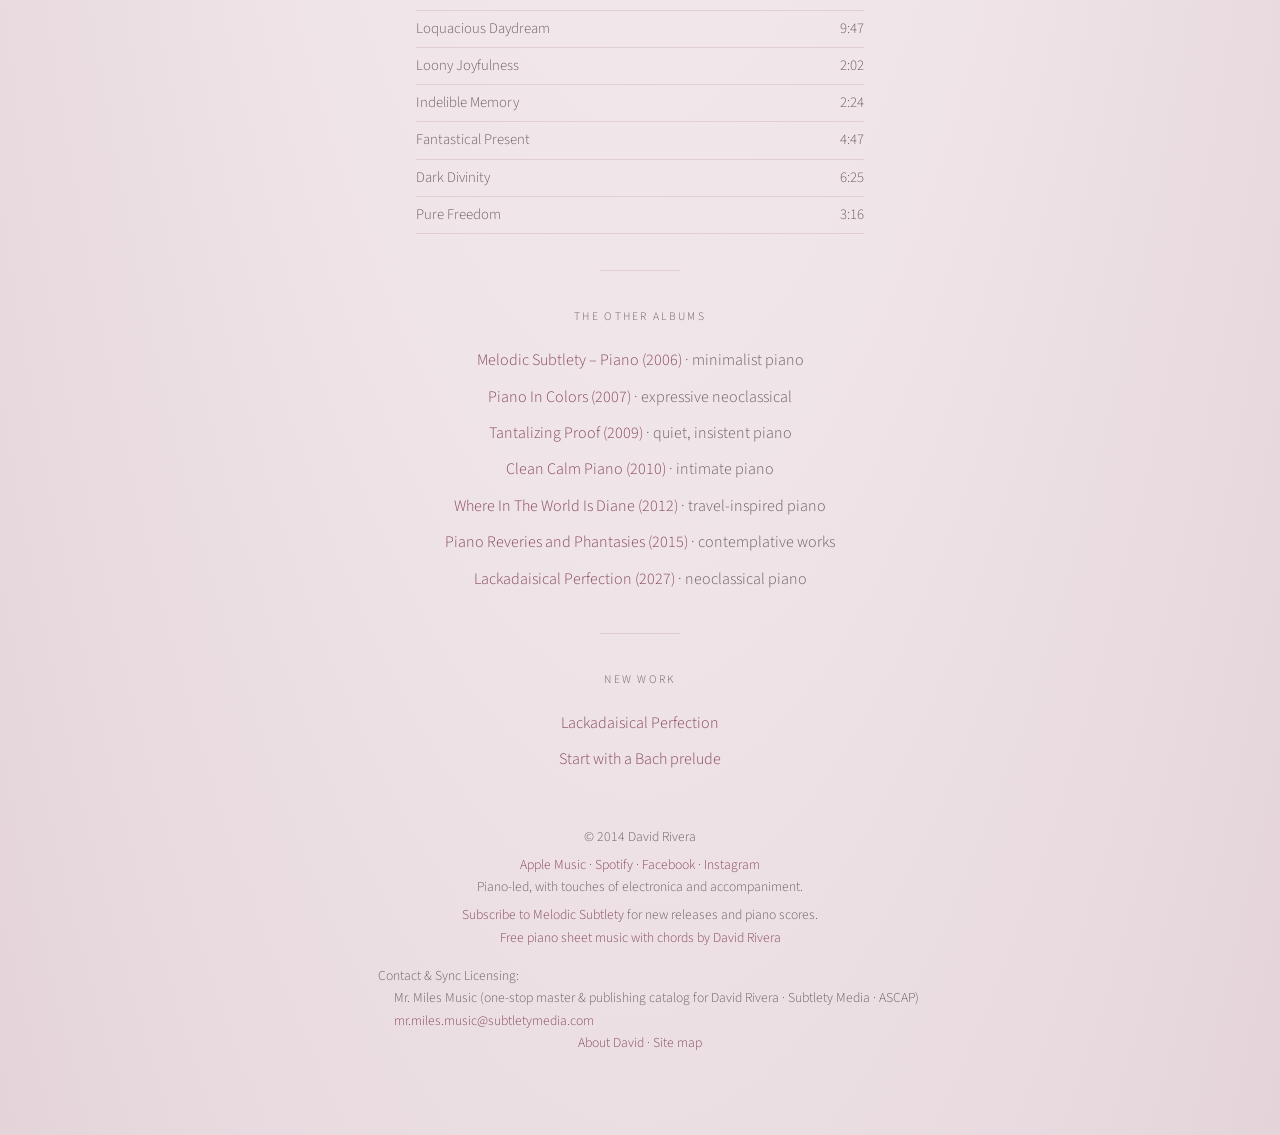
==== commit 77c34c3a: "Add the Amazon Music album link beside Spotify and Apple Music. Smitten with the Muses uses https://" ====
--- a/index.html
+++ b/index.html
@@ -82,7 +82,8 @@
       ],
       "sameAs": [
         "https://music.apple.com/us/album/smitten-with-the-muses/839652860",
-        "https://open.spotify.com/album/4dFca0jJcTbgbZEPO2EU0A"
+        "https://open.spotify.com/album/4dFca0jJcTbgbZEPO2EU0A",
+        "https://music.amazon.com/albums/B00IZGE5PM"
       ],
       "description": "Sixteen pieces for the days the muses stay. A beguiling dance, a loquacious daydream, pure freedom. Tranquil Wisdom is the short one that still holds a scene.",
       "recordLabel": {
@@ -310,6 +311,7 @@
   <div class="actions">
     <a class="apple-badge" href="https://music.apple.com/us/album/smitten-with-the-muses/839652860?ls=1" target="_blank" rel="noopener"><img src="listen-on-apple-music.svg" alt="Listen on Apple Music" height="40"></a>
     <a class="btn" href="https://open.spotify.com/album/4dFca0jJcTbgbZEPO2EU0A" target="_blank" rel="noopener">Listen on Spotify</a>
+    <a class="btn" href="https://music.amazon.com/albums/B00IZGE5PM" target="_blank" rel="noopener">Listen on Amazon Music</a>
   </div>
   <hr class="rule">
   <div class="from-david">
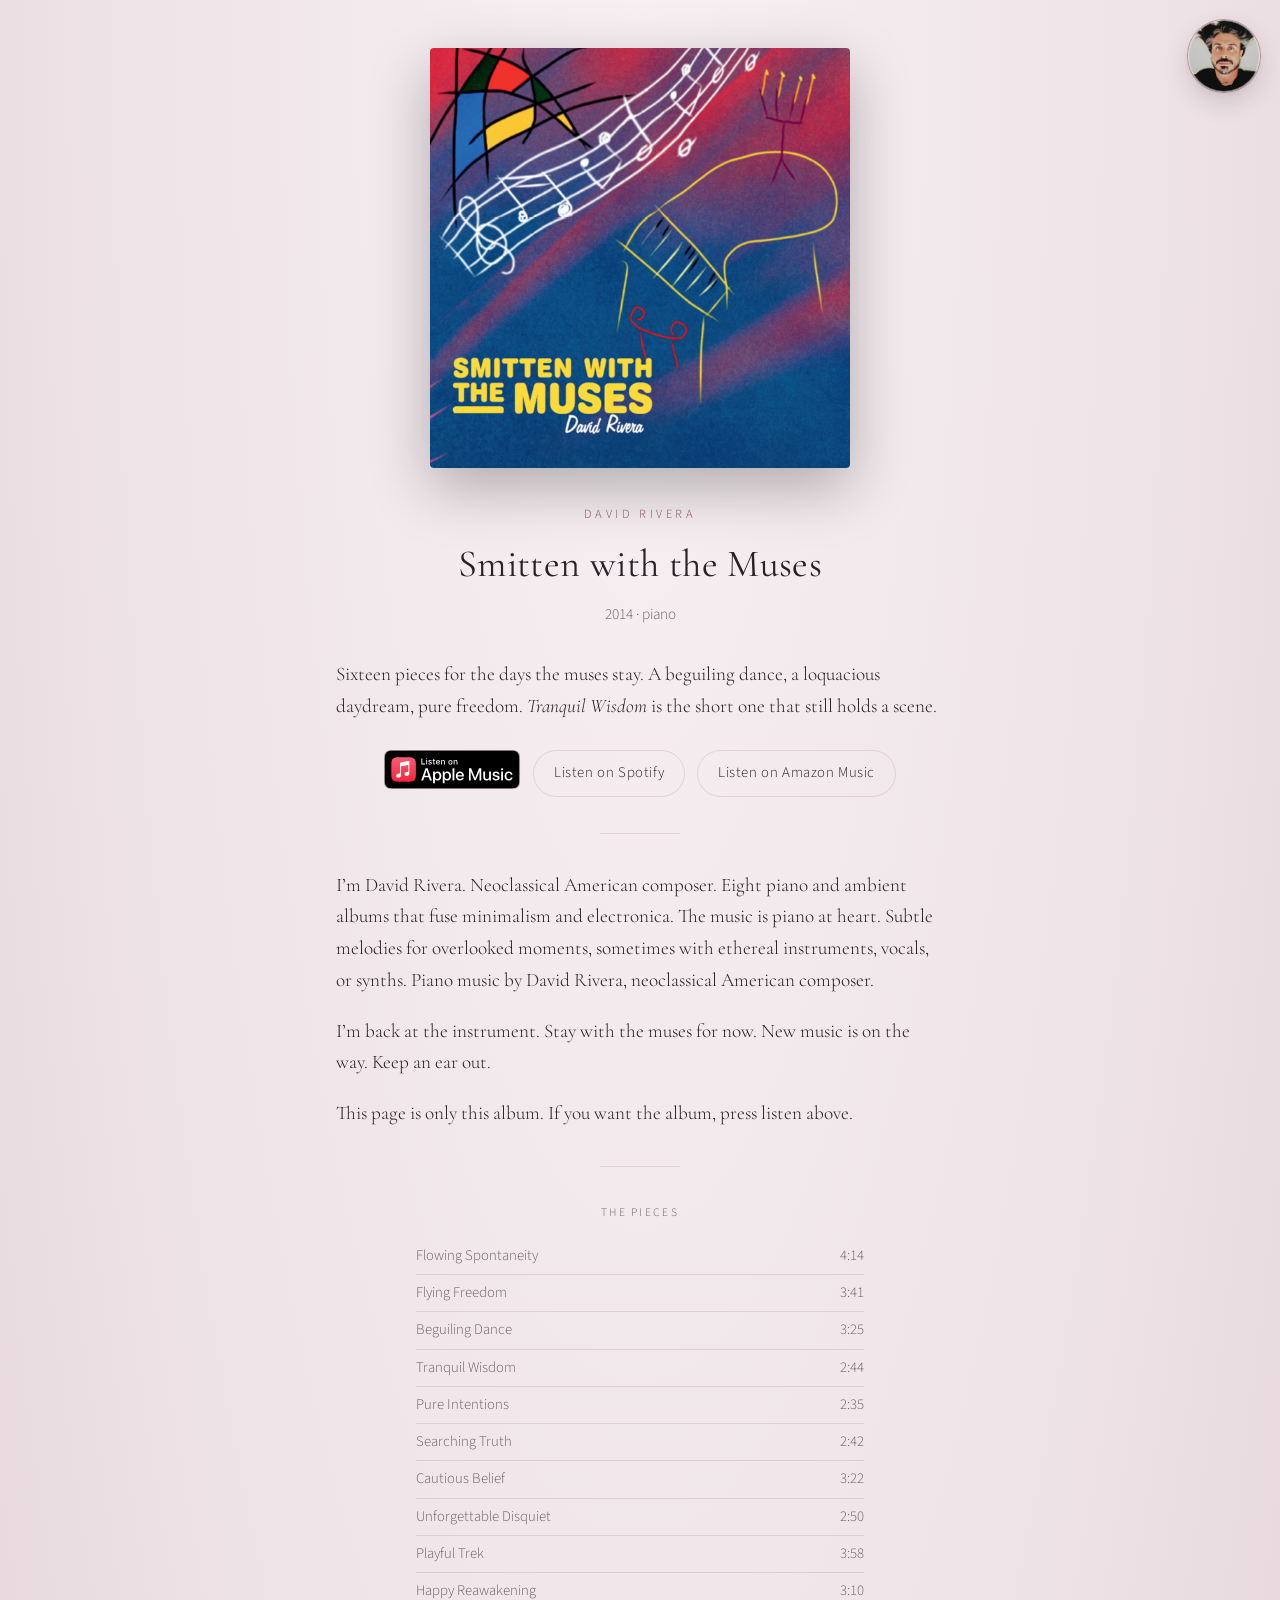
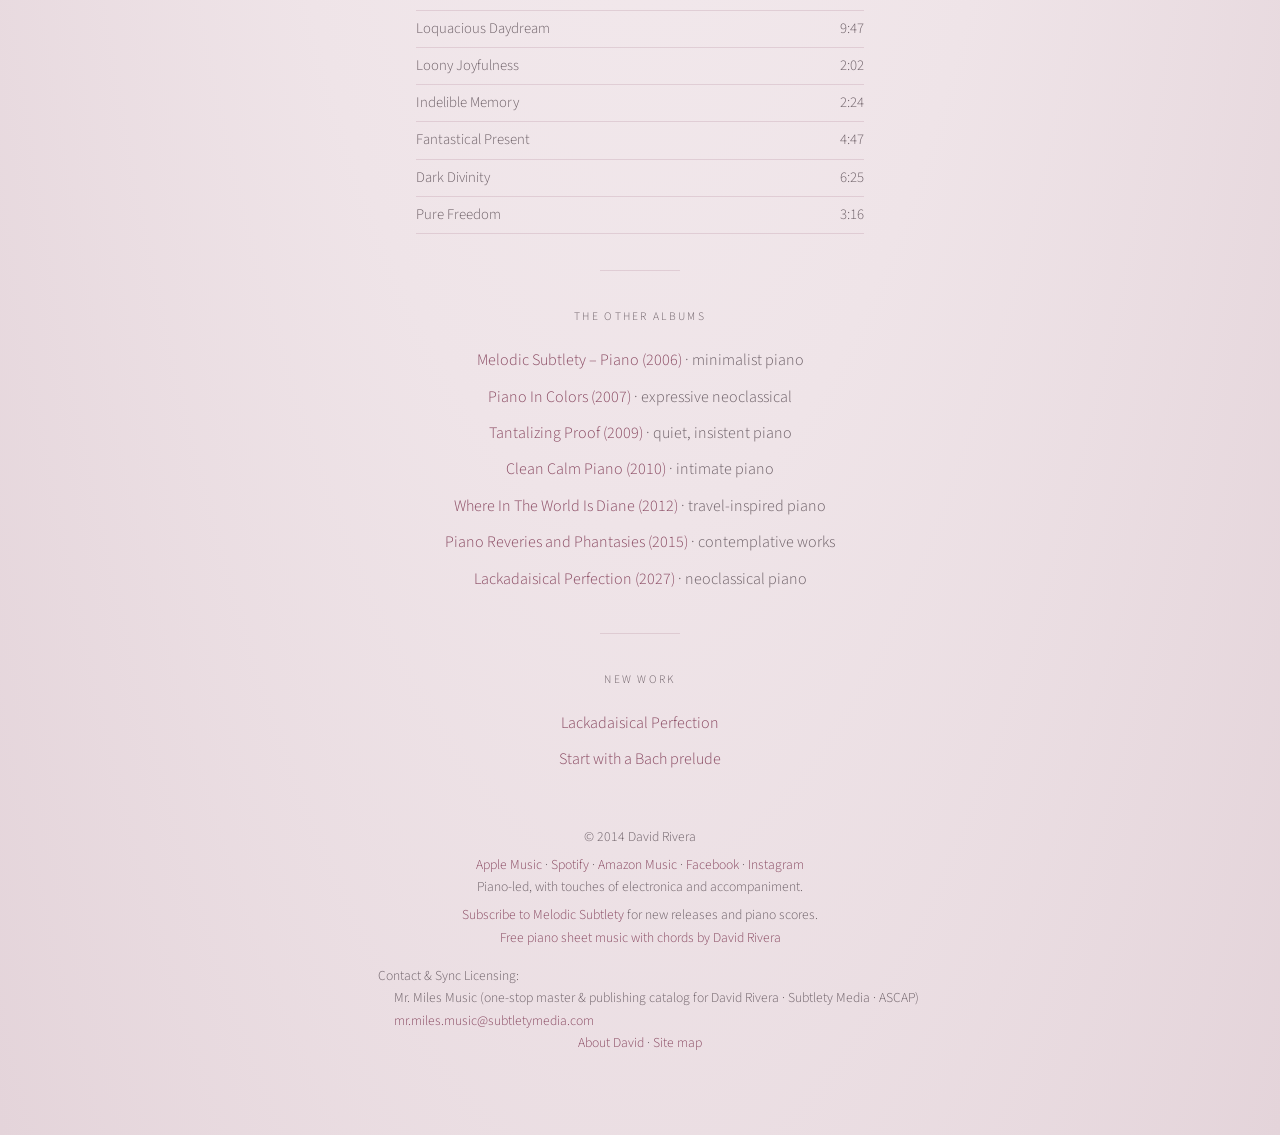
==== commit 64ad09aa: "Add David Rivera's Amazon Music artist page beside the other follow links. The footer, the artist pr" ====
--- a/index.html
+++ b/index.html
@@ -53,6 +53,7 @@
       "sameAs": [
         "https://open.spotify.com/artist/5qoC4NXvjfV3cylbXALzV3",
         "https://music.apple.com/us/artist/david-rivera/1325691064",
+        "https://music.amazon.com/artists/B0HJF4T4QZ",
         "https://x.com/melodicsubtlety",
         "https://www.facebook.com/pianoincolors",
         "https://www.instagram.com/pianodavid1492/",
@@ -366,6 +367,8 @@
       ·
       <a href="https://open.spotify.com/artist/5qoC4NXvjfV3cylbXALzV3" target="_blank" rel="noopener">Spotify</a>
       ·
+      <a href="https://music.amazon.com/artists/B0HJF4T4QZ" target="_blank" rel="noopener">Amazon Music</a>
+      ·
       <a href="https://www.facebook.com/pianoincolors" target="_blank" rel="noopener" aria-label="David and his Piano on Facebook">Facebook</a>
       ·
       <a href="https://www.instagram.com/pianodavid1492/" target="_blank" rel="noopener" aria-label="David Rivera on Instagram">Instagram</a><br>
